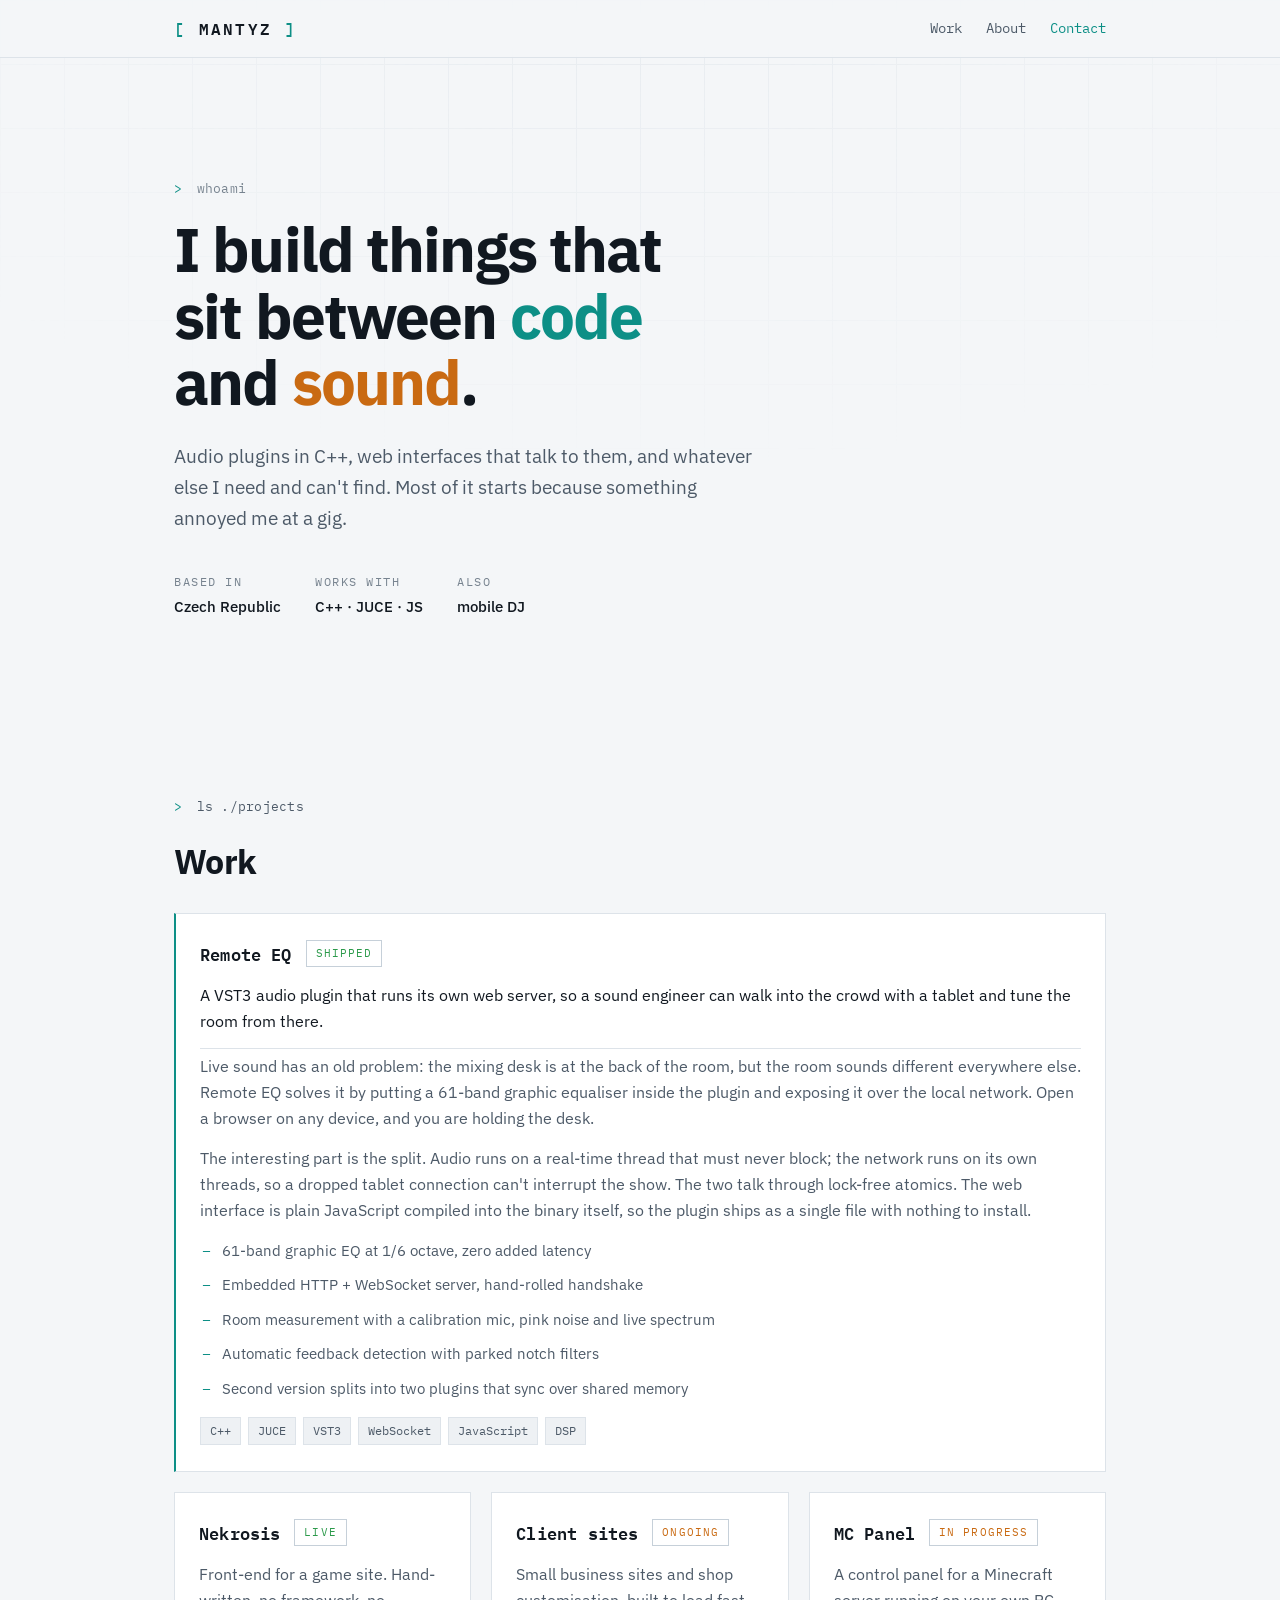
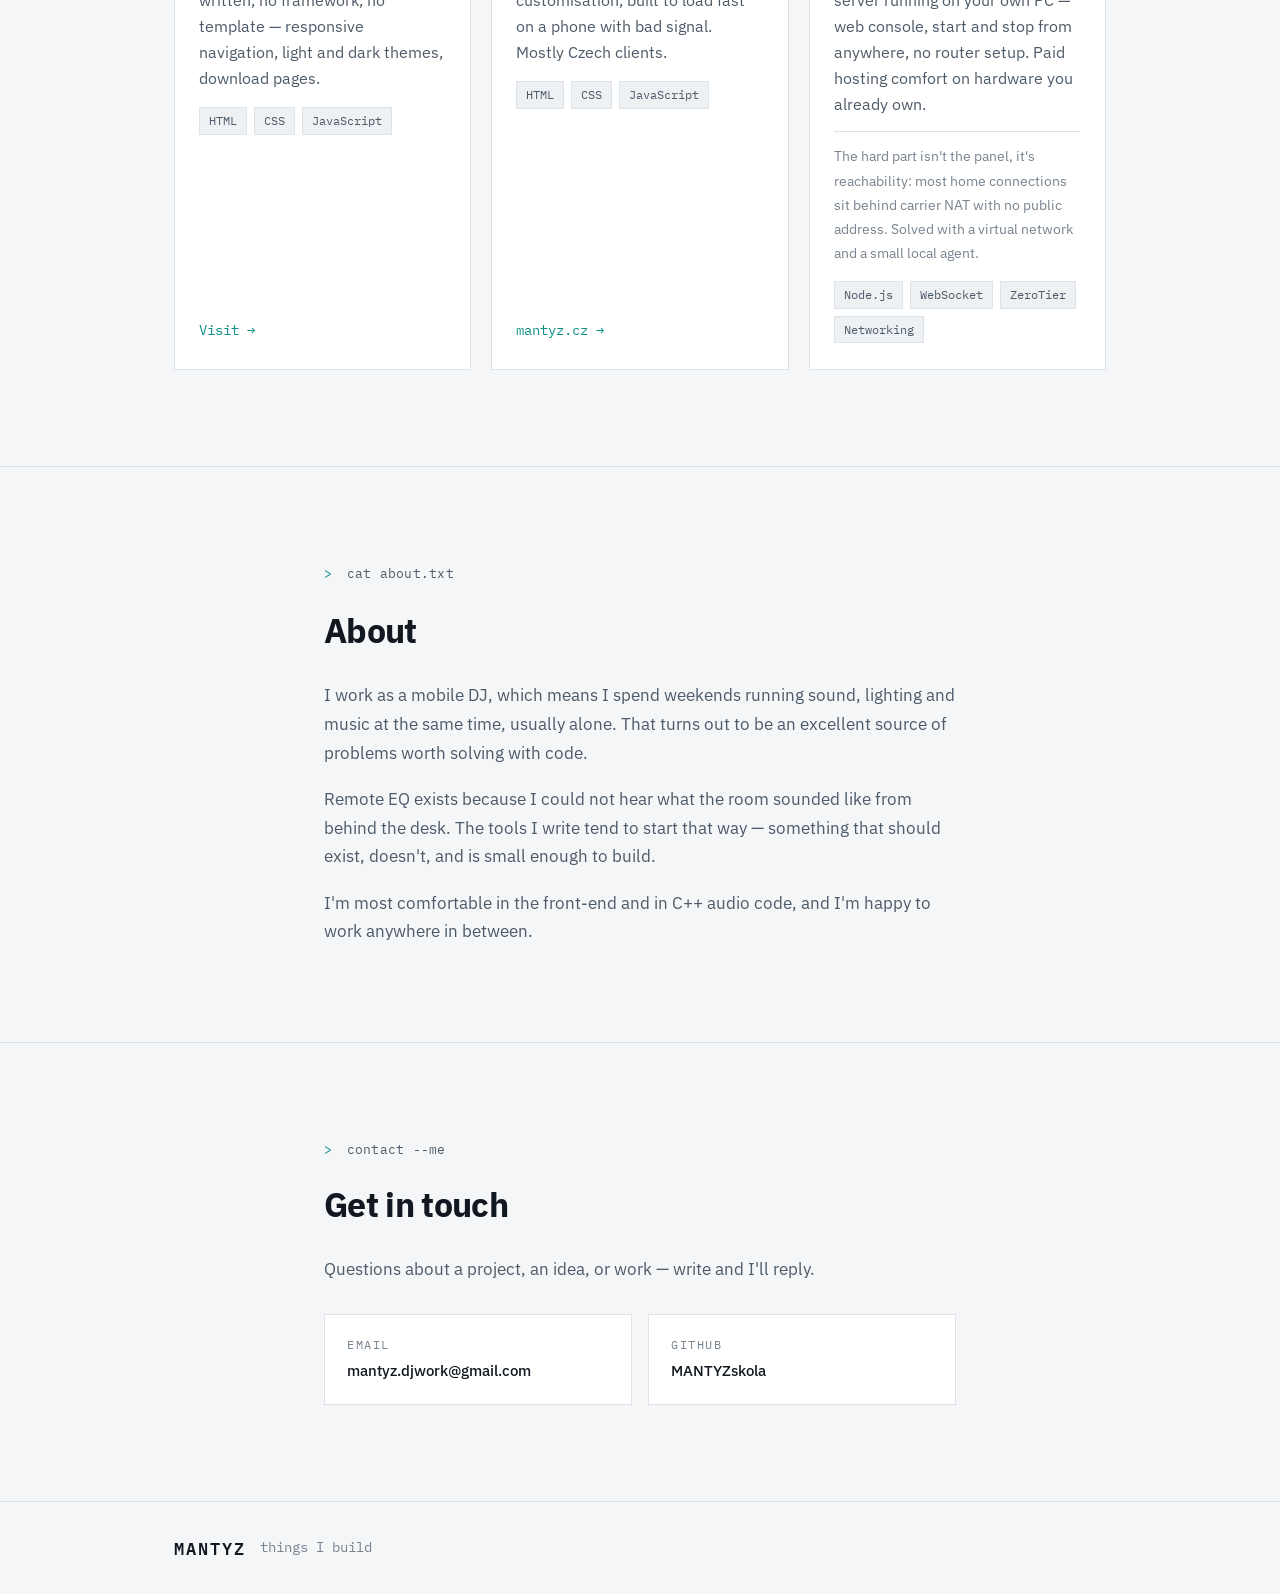
==== index.html @ 027a6386 "EN portfolio pripraveno pro mantyz.dev - canonical, og:*, twitter:card, favicon, apple-touch ikona -" ====
<!doctype html>
<html lang="en">
<head>
<meta charset="utf-8">
<meta name="viewport" content="width=device-width, initial-scale=1">
<title>MANTYZ — things I build</title>
<meta name="description" content="Audio plugins, web tools and other things I build. Low-level C++ meets the browser.">

<link rel="canonical" href="https://mantyz.dev/">

<meta property="og:title" content="MANTYZ — things I build">
<meta property="og:description" content="Audio plugins, web tools and other things I build.">
<meta property="og:type" content="website">
<meta property="og:url" content="https://mantyz.dev/">
<meta property="og:image" content="https://mantyz.dev/obr/og.jpg">
<meta property="og:image:width" content="1200">
<meta property="og:image:height" content="630">
<meta name="twitter:card" content="summary_large_image">

<link rel="icon" href="favicon.svg" type="image/svg+xml">
<link rel="apple-touch-icon" href="apple-touch-icon.png">
<meta name="theme-color" content="#080a0e">

<link rel="preconnect" href="https://fonts.googleapis.com">
<link rel="preconnect" href="https://fonts.gstatic.com" crossorigin>
<link href="https://fonts.googleapis.com/css2?family=IBM+Plex+Mono:wght@400;500;600&family=IBM+Plex+Sans:wght@400;500;600;700&display=swap&subset=latin,latin-ext" rel="stylesheet">
<link rel="stylesheet" href="style.css">
</head>
<body>

<div class="mrizka" aria-hidden="true"></div>

<header class="hdr">
  <div class="hdr-in">
    <a href="#top" class="brand">MANTYZ</a>
    <nav class="nav">
      <a href="#work">Work</a>
      <a href="#about">About</a>
      <a href="#contact">Contact</a>
    </nav>
  </div>
</header>

<main id="top">

  <!-- ============ HERO ============ -->
  <section class="hero">
    <div class="obal">
      <p class="prompt"><span class="znak">&gt;</span> whoami</p>
      <h1>I build things that<br>sit between <em>code</em><br>and <em>sound</em>.</h1>
      <p class="lead">
        Audio plugins in C++, web interfaces that talk to them, and whatever
        else I need and can't find. Most of it starts because something
        annoyed me at a gig.
      </p>
      <div class="fakta">
        <div class="fakt"><span class="k">Based in</span><span class="v">Czech Republic</span></div>
        <div class="fakt"><span class="k">Works with</span><span class="v">C++ · JUCE · JS</span></div>
        <div class="fakt"><span class="k">Also</span><span class="v">mobile DJ</span></div>
      </div>
    </div>
  </section>

  <!-- ============ WORK ============ -->
  <section id="work" class="sekce">
    <div class="obal">
      <p class="nadpisek"><span class="znak">&gt;</span> ls ./projects</p>
      <h2>Work</h2>

      <!-- HLAVNÍ PROJEKT -->
      <article class="karta karta-hlavni">
        <div class="karta-hlava">
          <h3>Remote EQ</h3>
          <span class="stav stav-hotovo">shipped</span>
        </div>
        <p class="karta-shrnuti">
          A VST3 audio plugin that runs its own web server, so a sound engineer
          can walk into the crowd with a tablet and tune the room from there.
        </p>

        <div class="detail">
          <p>
            Live sound has an old problem: the mixing desk is at the back of the
            room, but the room sounds different everywhere else. Remote EQ solves
            it by putting a 61-band graphic equaliser inside the plugin and
            exposing it over the local network. Open a browser on any device,
            and you are holding the desk.
          </p>
          <p>
            The interesting part is the split. Audio runs on a real-time thread
            that must never block; the network runs on its own threads, so a
            dropped tablet connection can't interrupt the show. The two talk
            through lock-free atomics. The web interface is plain JavaScript
            compiled into the binary itself, so the plugin ships as a single
            file with nothing to install.
          </p>
        </div>

        <ul class="body">
          <li>61-band graphic EQ at 1/6 octave, zero added latency</li>
          <li>Embedded HTTP + WebSocket server, hand-rolled handshake</li>
          <li>Room measurement with a calibration mic, pink noise and live spectrum</li>
          <li>Automatic feedback detection with parked notch filters</li>
          <li>Second version splits into two plugins that sync over shared memory</li>
        </ul>

        <div class="tagy">
          <span>C++</span><span>JUCE</span><span>VST3</span><span>WebSocket</span><span>JavaScript</span><span>DSP</span>
        </div>
        <!-- Až dáš zdroják na GitHub, odkomentuj a doplň adresu:
        <a class="odkaz" href="" target="_blank" rel="noopener">Source <span aria-hidden="true">→</span></a>
        -->
      </article>

      <!-- DALŠÍ PROJEKTY -->
      <div class="mrizka-karet">

        <article class="karta">
          <div class="karta-hlava">
            <h3>Nekrosis</h3>
            <span class="stav stav-hotovo">live</span>
          </div>
          <p>
            Front-end for a game site. Hand-written, no framework, no template —
            responsive navigation, light and dark themes, download pages.
          </p>
          <div class="tagy"><span>HTML</span><span>CSS</span><span>JavaScript</span></div>
          <a class="odkaz" href="https://web-akrosis.vercel.app/" target="_blank" rel="noopener">
            Visit <span aria-hidden="true">→</span>
          </a>
        </article>

        <article class="karta">
          <div class="karta-hlava">
            <h3>Client sites</h3>
            <span class="stav stav-bezi">ongoing</span>
          </div>
          <p>
            Small business sites and shop customisation, built to load fast on a
            phone with bad signal. Mostly Czech clients.
          </p>
          <div class="tagy"><span>HTML</span><span>CSS</span><span>JavaScript</span></div>
          <a class="odkaz" href="https://mantyz.cz" target="_blank" rel="noopener" hreflang="cs">
            mantyz.cz <span aria-hidden="true">→</span>
          </a>
        </article>

        <article class="karta">
          <div class="karta-hlava">
            <h3>MC Panel</h3>
            <span class="stav stav-bezi">in progress</span>
          </div>
          <p>
            A control panel for a Minecraft server running on your own PC —
            web console, start and stop from anywhere, no router setup.
            Paid hosting comfort on hardware you already own.
          </p>
          <p class="karta-pozn">
            The hard part isn't the panel, it's reachability: most home
            connections sit behind carrier NAT with no public address.
            Solved with a virtual network and a small local agent.
          </p>
          <div class="tagy"><span>Node.js</span><span>WebSocket</span><span>ZeroTier</span><span>Networking</span></div>
        </article>

      </div>
    </div>
  </section>

  <!-- ============ ABOUT ============ -->
  <section id="about" class="sekce sekce-ram">
    <div class="obal obal-uzky">
      <p class="nadpisek"><span class="znak">&gt;</span> cat about.txt</p>
      <h2>About</h2>
      <p>
        I work as a mobile DJ, which means I spend weekends running sound,
        lighting and music at the same time, usually alone. That turns out to be
        an excellent source of problems worth solving with code.
      </p>
      <p>
        Remote EQ exists because I could not hear what the room sounded like from
        behind the desk. The tools I write tend to start that way — something
        that should exist, doesn't, and is small enough to build.
      </p>
      <p>
        I'm most comfortable in the front-end and in C++ audio code, and I'm
        happy to work anywhere in between.
      </p>
    </div>
  </section>

  <!-- ============ CONTACT ============ -->
  <section id="contact" class="sekce">
    <div class="obal obal-uzky">
      <p class="nadpisek"><span class="znak">&gt;</span> contact --me</p>
      <h2>Get in touch</h2>
      <p class="lead-maly">
        Questions about a project, an idea, or work — write and I'll reply.
      </p>

      <!-- DOPLŇ: e-mail, GitHub, případně další odkazy -->
      <div class="odkazy">
        <a class="kk" href="mailto:mantyz.djwork@gmail.com">
          <span class="kk-k">Email</span>
          <span class="kk-v">mantyz.djwork@gmail.com</span>
        </a>
        <a class="kk" href="https://github.com/MANTYZskola" target="_blank" rel="noopener">
          <span class="kk-k">GitHub</span>
          <span class="kk-v">MANTYZskola</span>
        </a>
      </div>
    </div>
  </section>

</main>

<footer class="pata">
  <div class="obal">
    <span class="pata-brand">MANTYZ</span>
    <span class="pata-txt">things I build</span>
  </div>
</footer>

<script src="script.js"></script>
</body>
</html>
---- style.css ----
/* ==========================================================
   MANTYZ — things I build
   Tmavý terminálový podklad, monospace jako nosný prvek.
   Barvy vychází z tvého tech loga (azurová + teplá oranžová).
   Vše se dá přenastavit dole v :root.
   ========================================================== */

:root{
  --pozadi:#080a0e;
  --panel:#0f131a;
  --panel-2:#141922;
  --linka:#1e2530;
  --linka-svetla:#2b3542;

  --text:#dfe5ec;
  --text-2:#8d99a8;
  --text-3:#5d6875;

  --azur:#3ad7cd;        /* hlavni akcent */
  --oranz:#ff9f4a;       /* druhy akcent */
  --zelena:#5ddc7a;      /* stav: hotovo */

  --max:980px;
}

*{box-sizing:border-box}
html{scroll-behavior:smooth}
body{
  margin:0;
  background:var(--pozadi);
  color:var(--text);
  font-family:'IBM Plex Sans',-apple-system,BlinkMacSystemFont,'Segoe UI',sans-serif;
  font-size:17px;
  line-height:1.68;
  -webkit-font-smoothing:antialiased;
  position:relative;
}
a{color:inherit}

/* Jemná mřížka na pozadí — odkaz na terminál, ale ať to nekřičí. */
.mrizka{
  position:fixed;inset:0;z-index:0;pointer-events:none;
  background-image:
    linear-gradient(var(--linka) 1px, transparent 1px),
    linear-gradient(90deg, var(--linka) 1px, transparent 1px);
  background-size:64px 64px;
  opacity:.30;
  mask-image:radial-gradient(90% 70% at 50% 0%, #000 0%, transparent 75%);
}
.hdr,main,.pata{position:relative;z-index:1}

.obal{width:100%;max-width:var(--max);margin:0 auto;padding:0 24px}
.obal-uzky{max-width:680px}

/* ---------- HLAVIČKA ---------- */
.hdr{
  position:sticky;top:0;z-index:40;
  background:rgba(8,10,14,.84);
  backdrop-filter:blur(10px);
  border-bottom:1px solid var(--linka);
}
.hdr-in{
  max-width:var(--max);margin:0 auto;padding:15px 24px;
  display:flex;align-items:center;gap:22px;
}
.brand{
  font-family:'IBM Plex Mono',ui-monospace,monospace;
  font-weight:600;font-size:1.02rem;letter-spacing:.14em;
  text-decoration:none;
}
.brand::before{content:"[ ";color:var(--azur)}
.brand::after{content:" ]";color:var(--azur)}

.nav{margin-left:auto;display:flex;gap:24px}
.nav a{
  font-family:'IBM Plex Mono',monospace;font-size:.86rem;
  text-decoration:none;color:var(--text-2);transition:color .2s;
}
.nav a:hover{color:var(--azur)}

/* ---------- SPOLEČNÉ ---------- */
.prompt,.nadpisek{
  font-family:'IBM Plex Mono',monospace;
  font-size:.82rem;color:var(--text-3);margin:0 0 16px;letter-spacing:.02em;
}
.znak{color:var(--azur);margin-right:6px}

h1{
  font-family:'IBM Plex Sans',sans-serif;font-weight:700;
  font-size:clamp(2.2rem,6vw,3.9rem);line-height:1.06;letter-spacing:-.03em;
  margin:0 0 26px;text-wrap:balance;
}
h1 em{font-style:normal;color:var(--azur)}
h1 em:last-of-type{color:var(--oranz)}

h2{
  font-family:'IBM Plex Sans',sans-serif;font-weight:700;
  font-size:clamp(1.5rem,3.4vw,2.1rem);letter-spacing:-.02em;
  margin:0 0 22px;
}
h3{
  font-family:'IBM Plex Mono',monospace;font-weight:600;
  font-size:1.06rem;letter-spacing:.01em;margin:0;
}

.lead{font-size:clamp(1.02rem,1.7vw,1.16rem);color:var(--text-2);max-width:54ch;margin:0 0 38px}
.lead-maly{color:var(--text-2);margin:0 0 30px}

.sekce{padding:clamp(56px,8vw,96px) 0}
.sekce-ram{border-block:1px solid var(--linka)}
.sekce p{color:var(--text-2)}

/* ---------- HERO ---------- */
.hero{padding:clamp(58px,10vw,120px) 0 clamp(50px,7vw,80px)}
.fakta{display:flex;flex-wrap:wrap;gap:34px}
.fakt{display:flex;flex-direction:column;gap:2px}
.fakt .k{
  font-family:'IBM Plex Mono',monospace;font-size:.74rem;
  letter-spacing:.13em;text-transform:uppercase;color:var(--text-3);
}
.fakt .v{font-size:.96rem;font-weight:500}

/* ---------- KARTY ---------- */
.karta{
  background:var(--panel);
  border:1px solid var(--linka);
  padding:26px 24px;
  display:flex;flex-direction:column;gap:14px;
}
.karta-hlavni{
  border-left:2px solid var(--azur);
  margin-bottom:20px;
}
.karta-hlava{display:flex;align-items:center;gap:14px;flex-wrap:wrap}
.karta-shrnuti{margin:0;color:var(--text)!important;font-size:1.04rem}
.karta p{margin:0;font-size:.97rem}

.stav{
  font-family:'IBM Plex Mono',monospace;font-size:.7rem;
  letter-spacing:.1em;text-transform:uppercase;
  padding:3px 9px;border:1px solid var(--linka-svetla);
}
.stav-hotovo{color:var(--zelena)}
.stav-bezi{color:var(--oranz)}
.stav-plan{color:var(--text-3)}

.detail{display:flex;flex-direction:column;gap:14px;
  padding-top:4px;border-top:1px solid var(--linka)}
.detail p{margin:0}

.body{margin:0;padding:0;list-style:none;display:flex;flex-direction:column;gap:9px}
.body li{position:relative;padding-left:22px;color:var(--text-2);font-size:.95rem}
.body li::before{
  content:"–";position:absolute;left:2px;color:var(--azur);
  font-family:'IBM Plex Mono',monospace;
}

.tagy{display:flex;flex-wrap:wrap;gap:7px;margin-top:2px}
.tagy span{
  font-family:'IBM Plex Mono',monospace;font-size:.72rem;
  color:var(--text-2);background:var(--panel-2);
  border:1px solid var(--linka);padding:3px 9px;
}

.odkaz{
  margin-top:auto;align-self:flex-start;
  font-family:'IBM Plex Mono',monospace;font-size:.86rem;
  text-decoration:none;color:var(--azur);
  border-bottom:1px solid transparent;transition:border-color .2s;
}
.odkaz:hover{border-bottom-color:var(--azur)}

.mrizka-karet{display:grid;grid-template-columns:repeat(auto-fit,minmax(260px,1fr));gap:20px}
.karta-prazdna{border-style:dashed;background:transparent}
.karta-prazdna h3{color:var(--text-2)}
/* Doplňující poznámka v kartě — proč je projekt zajímavý technicky. */
.karta-pozn{
  font-size:.9rem!important;color:var(--text-3)!important;
  padding-top:12px;border-top:1px solid var(--linka);
}

/* ---------- ABOUT ---------- */
.sekce-ram p{margin:0 0 18px}
.sekce-ram p:last-child{margin-bottom:0}

/* ---------- KONTAKT ---------- */
.odkazy{display:grid;grid-template-columns:repeat(auto-fit,minmax(230px,1fr));gap:16px}
.kk{
  display:flex;flex-direction:column;gap:4px;text-decoration:none;
  background:var(--panel);border:1px solid var(--linka);
  padding:20px 22px;transition:border-color .2s,transform .12s;
}
.kk:hover{border-color:var(--azur);transform:translateY(-2px)}
.kk-k{
  font-family:'IBM Plex Mono',monospace;font-size:.72rem;
  letter-spacing:.14em;text-transform:uppercase;color:var(--text-3);
}
.kk-v{font-size:.95rem;font-weight:500;word-break:break-all}

/* ---------- PATIČKA ---------- */
.pata{padding:32px 0;border-top:1px solid var(--linka)}
.pata .obal{display:flex;align-items:center;gap:14px;flex-wrap:wrap}
.pata-brand{font-family:'IBM Plex Mono',monospace;font-weight:600;letter-spacing:.12em}
.pata-txt{color:var(--text-3);font-size:.88rem;font-family:'IBM Plex Mono',monospace}

/* ---------- MOBIL ---------- */
@media (max-width:620px){
  .hdr-in{gap:14px}
  .nav{gap:16px}
  .nav a{font-size:.8rem}
  .fakta{gap:22px}
  .mrizka{background-size:44px 44px}
}

/* ---------- SVĚTLÝ REŽIM ----------
   Web je záměrně tmavý (terminál), ale kdo má v systému světlý režim
   a citlivé oči, dostane čitelnější variantu. */
@media (prefers-color-scheme:light){
  :root{
    --pozadi:#f4f6f8;
    --panel:#ffffff;
    --panel-2:#eef1f4;
    --linka:#dde3e9;
    --linka-svetla:#c6d0d9;
    --text:#111820;
    --text-2:#4d5a68;
    --text-3:#77838f;
    --azur:#0d8f86;
    --oranz:#c96a12;
    --zelena:#2c9a4b;
  }
  .hdr{background:rgba(244,246,248,.86)}
  .mrizka{opacity:.55}
}

@media (prefers-reduced-motion:reduce){
  *{transition:none!important}
  html{scroll-behavior:auto}
}
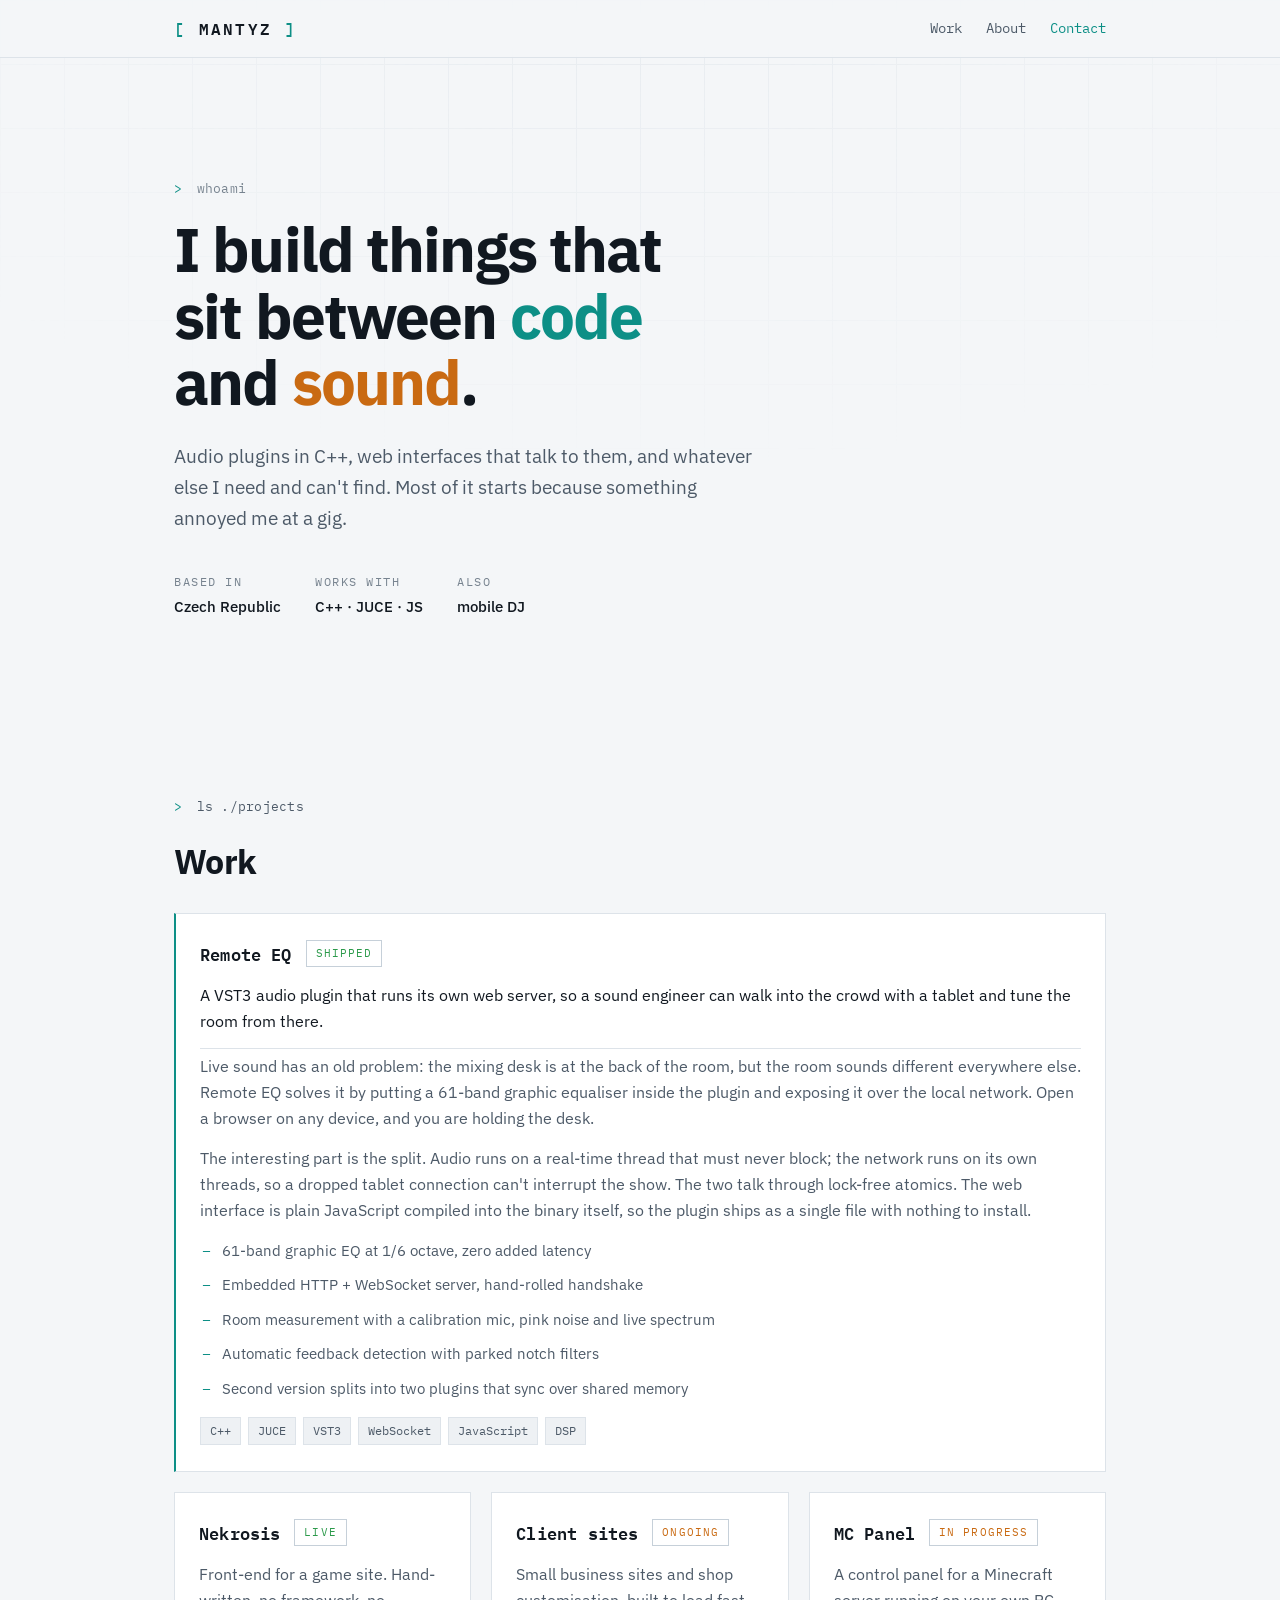
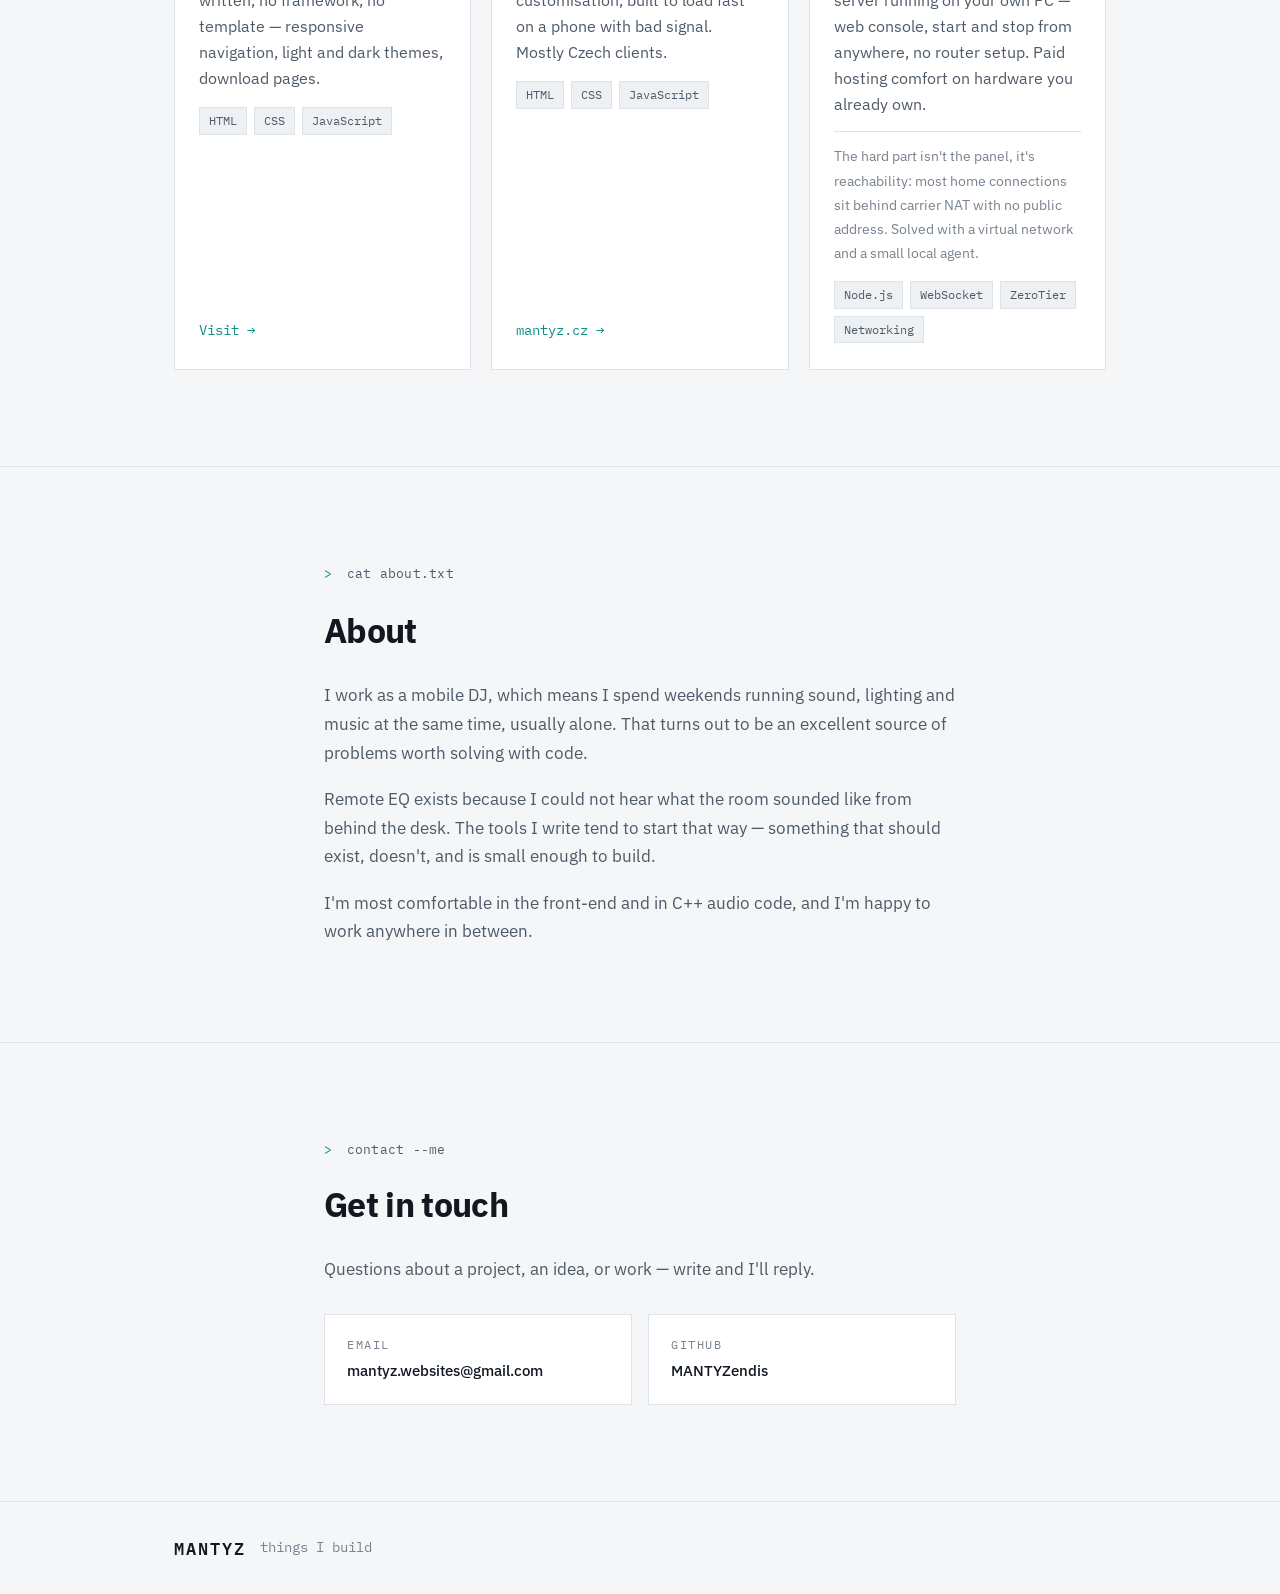
==== commit 0cf105c5: "Adresy na vlastni domeny, novy e-mail a GitHub ucet Co-Authored-By: Claude Opus 5 <noreply@anthropic" ====
--- a/index.html
+++ b/index.html
@@ -200,13 +200,13 @@
 
       <!-- DOPLŇ: e-mail, GitHub, případně další odkazy -->
       <div class="odkazy">
-        <a class="kk" href="mailto:mantyz.djwork@gmail.com">
+        <a class="kk" href="mailto:mantyz.websites@gmail.com">
           <span class="kk-k">Email</span>
-          <span class="kk-v">mantyz.djwork@gmail.com</span>
+          <span class="kk-v">mantyz.websites@gmail.com</span>
         </a>
-        <a class="kk" href="https://github.com/MANTYZskola" target="_blank" rel="noopener">
+        <a class="kk" href="https://github.com/MANTYZendis" target="_blank" rel="noopener">
           <span class="kk-k">GitHub</span>
-          <span class="kk-v">MANTYZskola</span>
+          <span class="kk-v">MANTYZendis</span>
         </a>
       </div>
     </div>
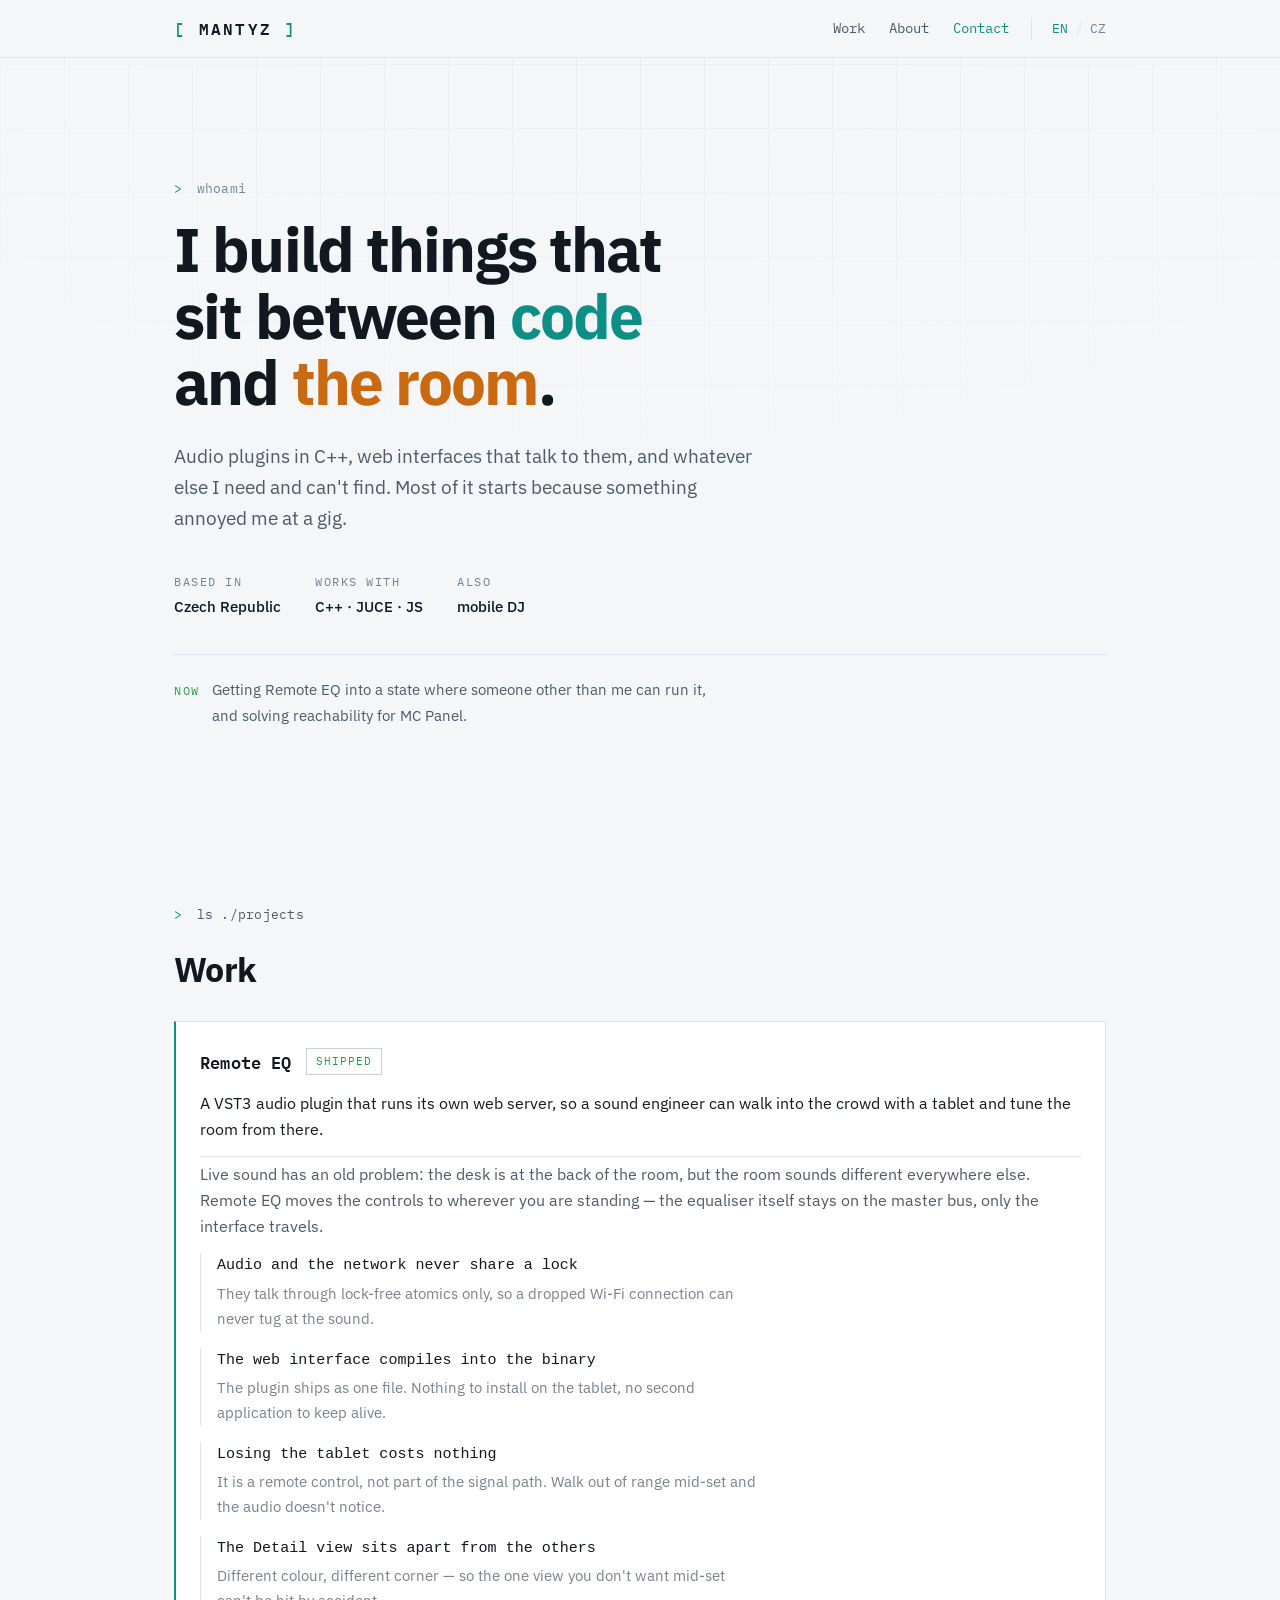
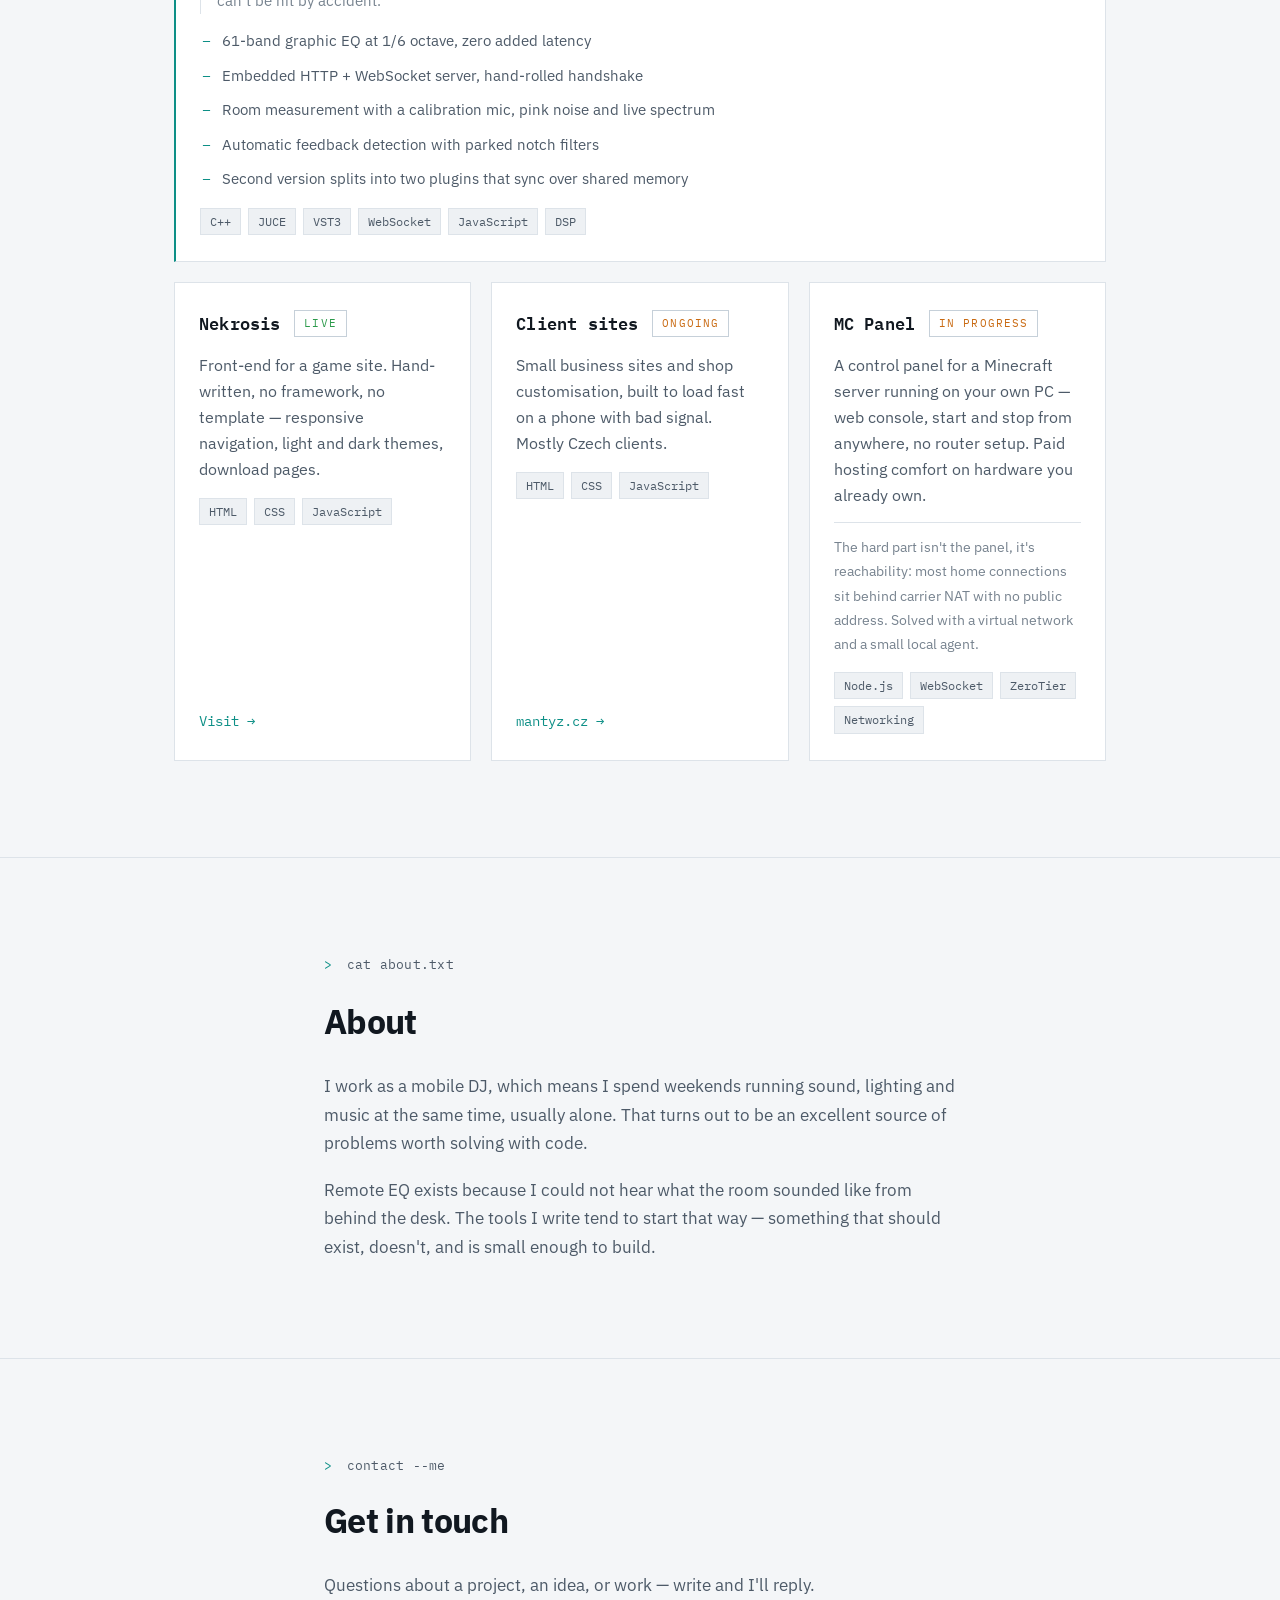
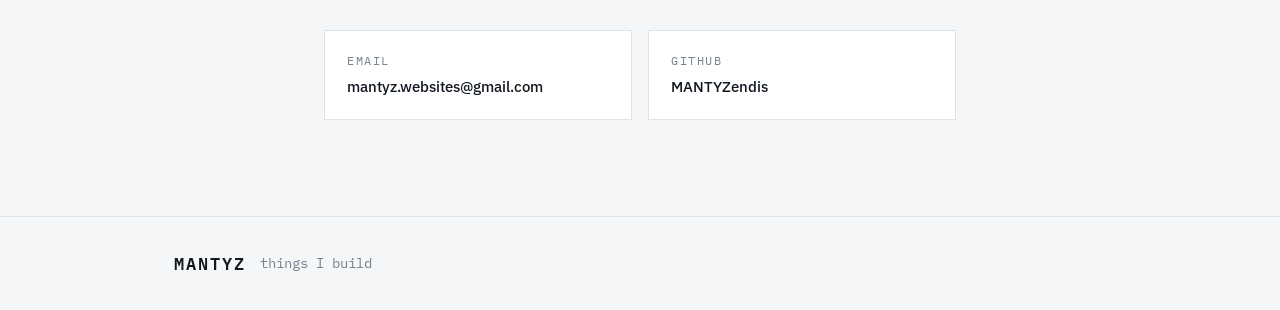
==== commit 2f3074fa: "Ceska verze + hloubka misto dlouhych odstavcu Nadpis: code and sound -> code and the room. Web uz ne" ====
--- a/index.html
+++ b/index.html
@@ -7,6 +7,9 @@
 <meta name="description" content="Audio plugins, web tools and other things I build. Low-level C++ meets the browser.">
 
 <link rel="canonical" href="https://mantyz.dev/">
+<link rel="alternate" hreflang="en" href="https://mantyz.dev/">
+<link rel="alternate" hreflang="cs" href="https://mantyz.dev/cz">
+<link rel="alternate" hreflang="x-default" href="https://mantyz.dev/">
 
 <meta property="og:title" content="MANTYZ — things I build">
 <meta property="og:description" content="Audio plugins, web tools and other things I build.">
@@ -38,6 +41,11 @@
       <a href="#about">About</a>
       <a href="#contact">Contact</a>
     </nav>
+    <span class="jazyk">
+      <span class="je">EN</span>
+      <span class="del" aria-hidden="true">/</span>
+      <a href="/cz" hreflang="cs">CZ</a>
+    </span>
   </div>
 </header>
 
@@ -47,7 +55,7 @@
   <section class="hero">
     <div class="obal">
       <p class="prompt"><span class="znak">&gt;</span> whoami</p>
-      <h1>I build things that<br>sit between <em>code</em><br>and <em>sound</em>.</h1>
+      <h1>I build things that<br>sit between <em>code</em><br>and <em>the room</em>.</h1>
       <p class="lead">
         Audio plugins in C++, web interfaces that talk to them, and whatever
         else I need and can't find. Most of it starts because something
@@ -58,6 +66,13 @@
         <div class="fakt"><span class="k">Works with</span><span class="v">C++ · JUCE · JS</span></div>
         <div class="fakt"><span class="k">Also</span><span class="v">mobile DJ</span></div>
       </div>
+
+      <!-- AKTUALIZUJ: jedna věta, klidně jednou za měsíc. Změň i v /cz/index.html. -->
+      <p class="ted">
+        <span class="ted-k">Now</span>
+        <span class="ted-v">Getting Remote EQ into a state where someone other
+        than me can run it, and solving reachability for MC Panel.</span>
+      </p>
     </div>
   </section>
 
@@ -67,7 +82,12 @@
       <p class="nadpisek"><span class="znak">&gt;</span> ls ./projects</p>
       <h2>Work</h2>
 
-      <!-- HLAVNÍ PROJEKT -->
+      <!-- HLAVNÍ PROJEKT
+           POZOR: seznam funkcí níž (61 pásem, 1/6 oktávy, kalibrační mikrofon,
+           detekce zpětné vazby, dva pluginy přes sdílenou paměť) neodpovídá
+           README ani jedné verze projektu — ta mluví o 20 pásmech a detekci
+           zpětné vazby uvádí jako rezervovanou do budoucna. Rozhodni, co platí,
+           a oprav OBĚ jazykové verze naráz (/index.html i /cz/index.html). -->
       <article class="karta karta-hlavni">
         <div class="karta-hlava">
           <h3>Remote EQ</h3>
@@ -80,20 +100,45 @@
 
         <div class="detail">
           <p>
-            Live sound has an old problem: the mixing desk is at the back of the
-            room, but the room sounds different everywhere else. Remote EQ solves
-            it by putting a 61-band graphic equaliser inside the plugin and
-            exposing it over the local network. Open a browser on any device,
-            and you are holding the desk.
-          </p>
-          <p>
-            The interesting part is the split. Audio runs on a real-time thread
-            that must never block; the network runs on its own threads, so a
-            dropped tablet connection can't interrupt the show. The two talk
-            through lock-free atomics. The web interface is plain JavaScript
-            compiled into the binary itself, so the plugin ships as a single
-            file with nothing to install.
-          </p>
+            Live sound has an old problem: the desk is at the back of the room,
+            but the room sounds different everywhere else. Remote EQ moves the
+            controls to wherever you are standing — the equaliser itself stays
+            on the master bus, only the interface travels.
+          </p>
+
+          <ul class="rozhodnuti">
+            <li>
+              <span class="r-co">Audio and the network never share a lock</span>
+              <span class="r-proc">They talk through lock-free atomics only, so a
+                dropped Wi-Fi connection can never tug at the sound.</span>
+            </li>
+            <li>
+              <span class="r-co">The web interface compiles into the binary</span>
+              <span class="r-proc">The plugin ships as one file. Nothing to install
+                on the tablet, no second application to keep alive.</span>
+            </li>
+            <li>
+              <span class="r-co">Losing the tablet costs nothing</span>
+              <span class="r-proc">It is a remote control, not part of the signal
+                path. Walk out of range mid-set and the audio doesn't notice.</span>
+            </li>
+            <li>
+              <span class="r-co">The Detail view sits apart from the others</span>
+              <span class="r-proc">Different colour, different corner — so the one
+                view you don't want mid-set can't be hit by accident.</span>
+            </li>
+          </ul>
+
+          <!-- DŮKAZ: až budeš mít snímek pohledu Detail, odkomentuj tenhle blok
+               a nahraj obrázek do /obr/. Jeden snímek řekne o pluginu víc
+               než celá tahle sekce dohromady.
+          <figure class="dukaz">
+            <img src="/obr/remote-eq-detail.png"
+                 alt="Remote EQ Detail view — a draggable EQ curve over a live spectrum"
+                 width="1200" height="750" loading="lazy">
+            <figcaption>Detail view — the curve sits straight over a live spectrum.</figcaption>
+          </figure>
+          -->
         </div>
 
         <ul class="body">
@@ -181,10 +226,6 @@
         Remote EQ exists because I could not hear what the room sounded like from
         behind the desk. The tools I write tend to start that way — something
         that should exist, doesn't, and is small enough to build.
-      </p>
-      <p>
-        I'm most comfortable in the front-end and in C++ audio code, and I'm
-        happy to work anywhere in between.
       </p>
     </div>
   </section>
--- a/style.css
+++ b/style.css
@@ -78,6 +78,18 @@
 }
 .nav a:hover{color:var(--azur)}
 
+/* ---------- PŘEPÍNAČ JAZYKA ----------
+   Za navigací, oddělený svislou linkou. Aktivní jazyk není odkaz. */
+.jazyk{
+  display:flex;align-items:center;gap:7px;
+  font-family:'IBM Plex Mono',monospace;font-size:.82rem;
+  padding-left:20px;border-left:1px solid var(--linka);
+}
+.jazyk a{text-decoration:none;color:var(--text-3);transition:color .2s}
+.jazyk a:hover{color:var(--azur)}
+.jazyk .je{color:var(--azur)}
+.jazyk .del{color:var(--linka)}
+
 /* ---------- SPOLEČNÉ ---------- */
 .prompt,.nadpisek{
   font-family:'IBM Plex Mono',monospace;
@@ -148,6 +160,44 @@
   padding-top:4px;border-top:1px solid var(--linka)}
 .detail p{margin:0}
 
+/* ---------- ROZHODNUTÍ ----------
+   Nahrazuje dlouhé odstavce popisu: co jsem se rozhodl + proč, po řádcích.
+   Přečte se za deset vteřin a řekne o inženýrské úvaze víc než próza. */
+.rozhodnuti{margin:0;padding:0;list-style:none;display:flex;flex-direction:column;gap:16px}
+.rozhodnuti li{padding-left:16px;border-left:1px solid var(--linka)}
+.rozhodnuti li:hover{border-left-color:var(--azur)}
+.r-co{
+  display:block;font-family:'IBM Plex Mono',monospace;font-size:.94rem;
+  font-weight:500;color:var(--text);margin-bottom:3px;
+}
+.r-proc{display:block;font-size:.93rem;color:var(--text-3);max-width:60ch}
+
+/* ---------- NA ČEM TEĎ DĚLÁM ----------
+   Jedna věta, měněná jednou za čas. Statický web po půl roce vypadá mrtvě;
+   tenhle řádek je nejlevnější způsob, jak ukázat, že žije. */
+.ted{
+  display:flex;gap:12px;align-items:baseline;flex-wrap:wrap;
+  margin:34px 0 0;padding-top:22px;border-top:1px solid var(--linka);
+}
+.ted-k{
+  font-family:'IBM Plex Mono',monospace;font-size:.74rem;
+  letter-spacing:.13em;text-transform:uppercase;color:var(--zelena);
+  white-space:nowrap;
+}
+.ted-v{color:var(--text-2);font-size:.95rem;max-width:56ch;margin:0}
+
+/* ---------- DŮKAZ (snímek obrazovky) ----------
+   Až budou snímky, odkomentuj blok v HTML. Rámeček i popisek jsou nachystané. */
+.dukaz{margin:4px 0 0}
+.dukaz img{
+  display:block;width:100%;height:auto;
+  border:1px solid var(--linka);background:var(--panel-2);
+}
+.dukaz figcaption{
+  font-family:'IBM Plex Mono',monospace;font-size:.78rem;
+  color:var(--text-3);margin-top:8px;
+}
+
 .body{margin:0;padding:0;list-style:none;display:flex;flex-direction:column;gap:9px}
 .body li{position:relative;padding-left:22px;color:var(--text-2);font-size:.95rem}
 .body li::before{
@@ -208,8 +258,15 @@
   .hdr-in{gap:14px}
   .nav{gap:16px}
   .nav a{font-size:.8rem}
+  .jazyk{padding-left:12px;gap:5px;font-size:.78rem}
   .fakta{gap:22px}
   .mrizka{background-size:44px 44px}
+}
+/* Na úzkém displeji nemá hlavička místo na navigaci i jazyky naráz —
+   kotvy zůstanou dostupné rolováním, přepínač jazyka jinak ne. */
+@media (max-width:430px){
+  .nav{display:none}
+  .jazyk{margin-left:auto;padding-left:0;border-left:0}
 }
 
 /* ---------- SVĚTLÝ REŽIM ----------
